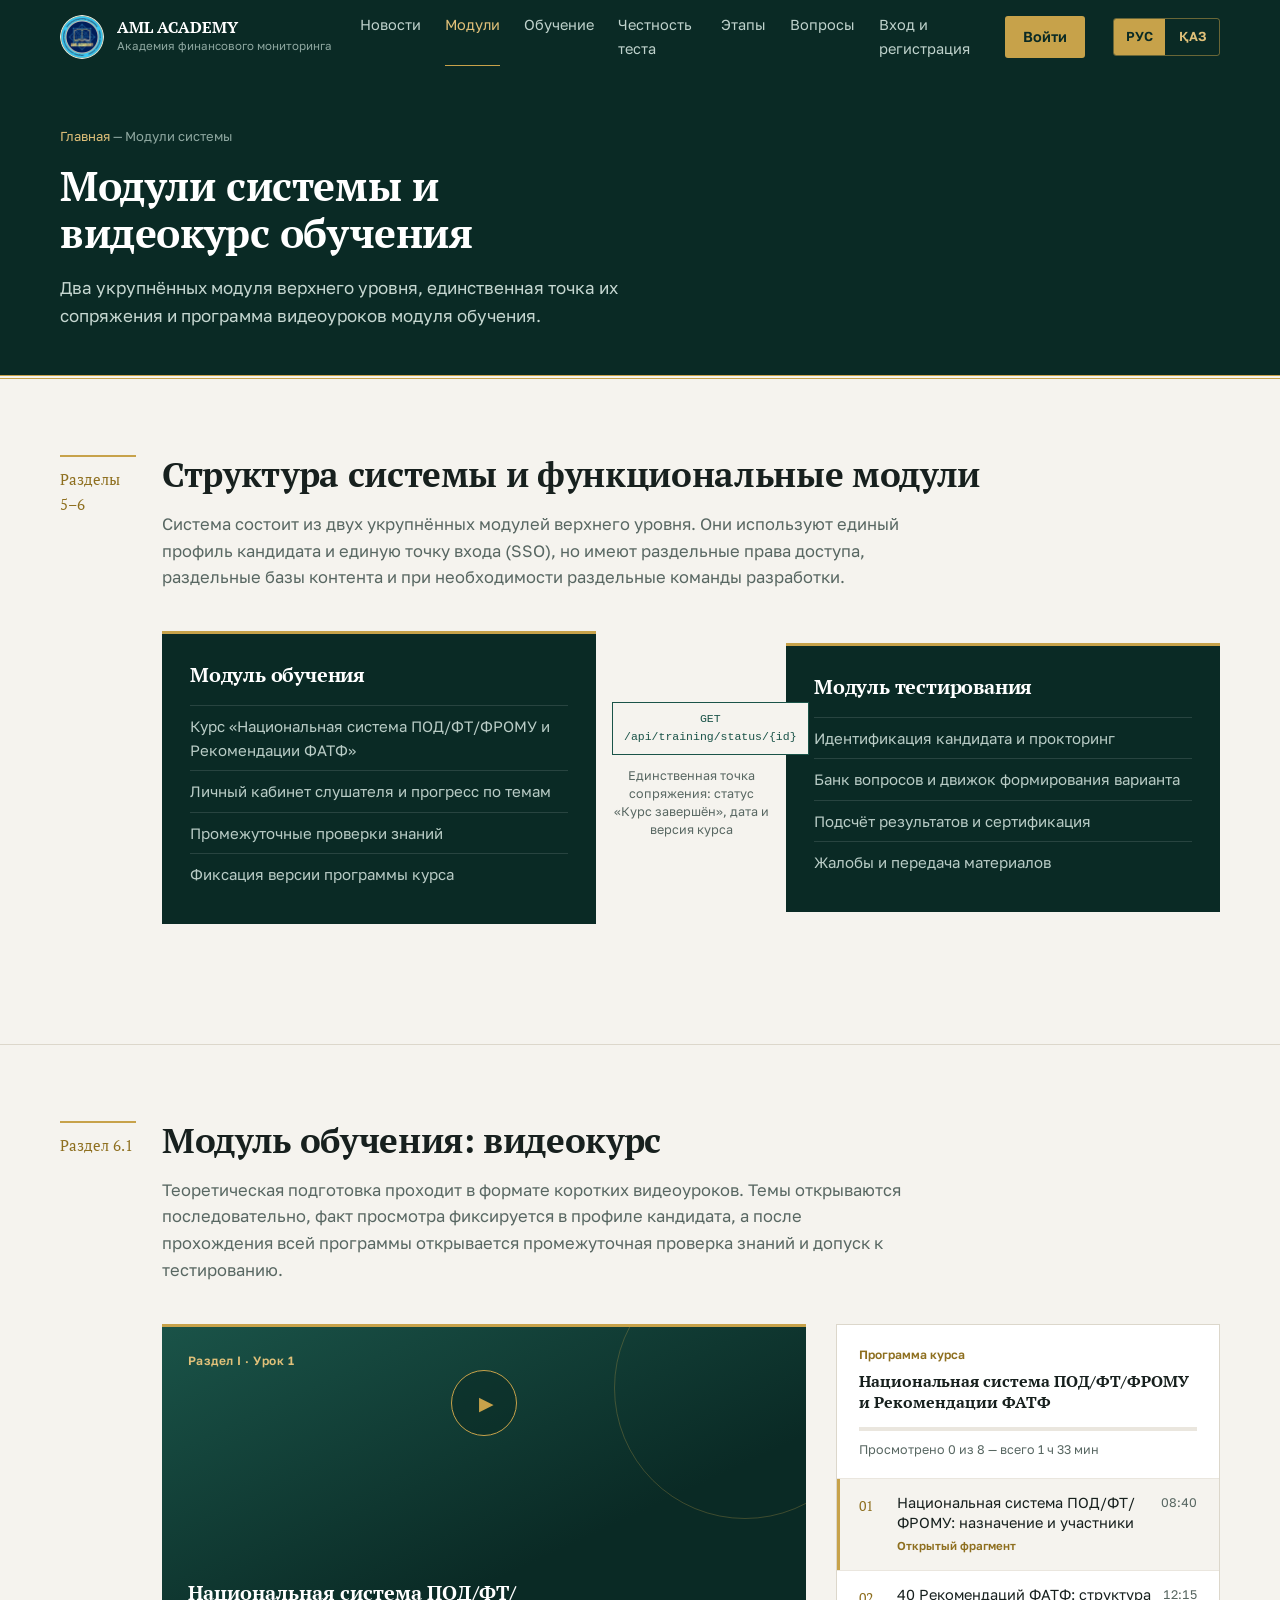
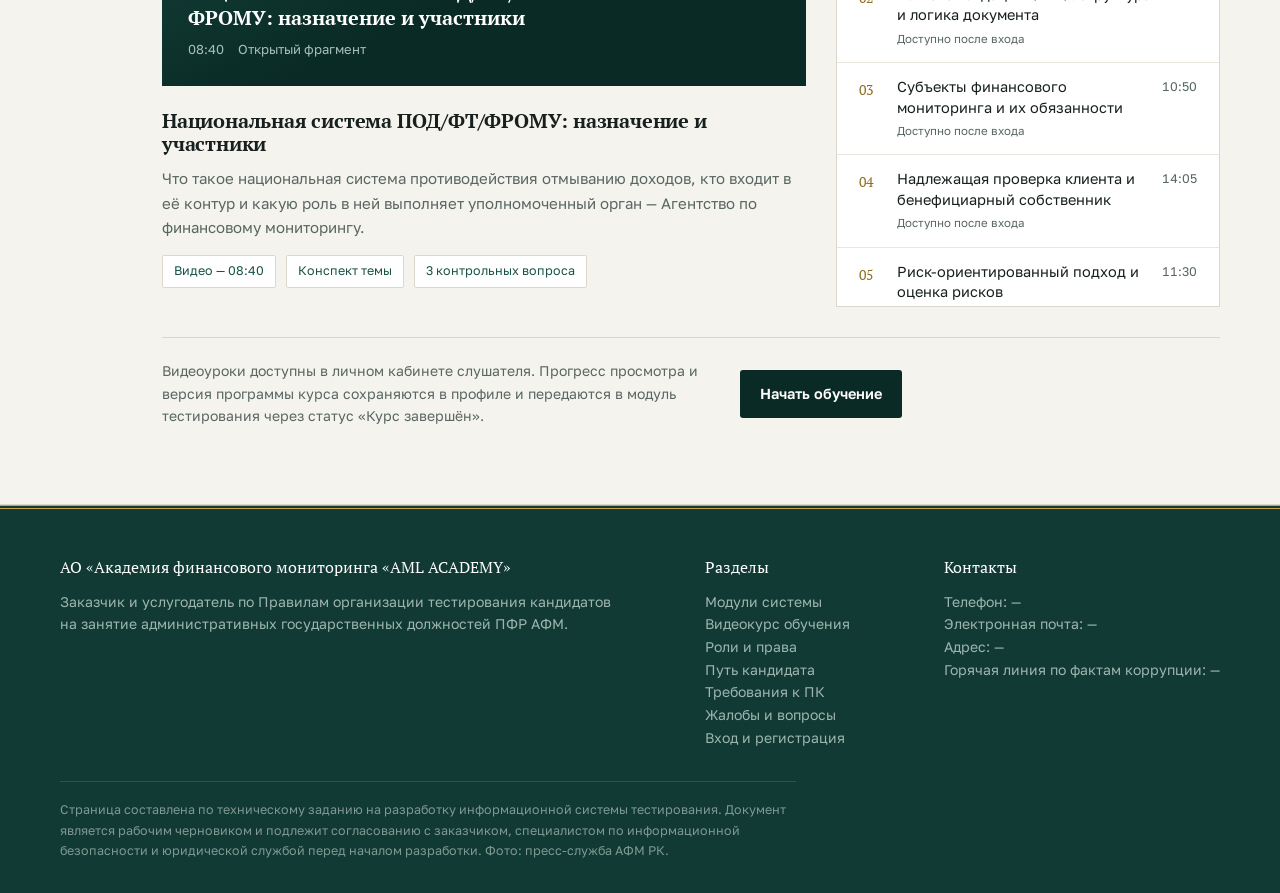
==== moduli.html @ 4de031e6 "Add new module page for training system and video course" ====
<!DOCTYPE html>
<html lang="ru">
<head>
<meta charset="utf-8">
<meta name="viewport" content="width=device-width, initial-scale=1">
<link rel="icon" type="image/png" href="assets/favicon.png">
<link rel="apple-touch-icon" href="assets/logo.png">
<title>Модули системы и видеокурс обучения — ИС дистанционного тестирования ПФР АФМ</title>
<meta name="description" content="Модуль обучения с видеоуроками и модуль тестирования: состав, точка сопряжения, программа видеокурса по ПОД/ФТ/ФРОМУ и Рекомендациям ФАТФ.">
<link rel="preconnect" href="https://fonts.googleapis.com">
<link rel="preconnect" href="https://fonts.gstatic.com" crossorigin>
<link href="https://fonts.googleapis.com/css2?family=PT+Serif:wght@400;700&family=Golos+Text:wght@400;500;600;700&display=swap" rel="stylesheet">
<link rel="stylesheet" href="assets/style.css">
</head>
<body>
<a class="skip" href="#main">Перейти к содержанию</a>

<header class="top">
  <div class="wrap">
    <a class="em" href="index.html">
      <img class="sign" src="assets/logo.png" alt="Эмблема AML ACADEMY" width="44" height="44">
      <span><b>AML ACADEMY</b><i>Академия финансового мониторинга</i></span>
    </a>
    <button class="burger" id="burger" aria-label="Меню" aria-expanded="false"><span></span><span></span><span></span></button>
    <nav class="tnav" id="nav">
      <a href="index.html#novosti">Новости</a>
      <a href="moduli.html" aria-current="page">Модули</a>
      <a href="#obuchenie">Обучение</a>
      <a href="index.html#chestnost">Честность теста</a>
      <a href="index.html#etapy">Этапы</a>
      <a href="index.html#voprosy">Вопросы</a>
      <a href="#" data-auth="in">Вход и регистрация</a>
    </nav>
    <button class="enter" type="button" data-auth="in">Войти</button>
    <div class="lang" role="group" aria-label="Язык интерфейса">
      <button type="button" aria-pressed="true">РУС</button>
      <button type="button" aria-pressed="false">ҚАЗ</button>
    </div>
  </div>
</header>

<main id="main">

<section class="phead">
  <div class="wrap">
    <p class="crumbs"><a href="index.html">Главная</a> &mdash; Модули системы</p>
    <h1>Модули системы и видеокурс обучения</h1>
    <p class="lede">Два укрупнённых модуля верхнего уровня, единственная точка их сопряжения и программа видеоуроков модуля обучения.</p>
  </div>
</section>
<div class="braid"></div>

<section id="moduli">
  <div class="wrap">
    <div class="sh">
      <div class="no">Разделы 5–6</div>
      <div>
        <h2>Структура системы и функциональные модули</h2>
        <p>Система состоит из двух укрупнённых модулей верхнего уровня. Они используют единый профиль кандидата и единую точку входа (SSO), но имеют раздельные права доступа, раздельные базы контента и при необходимости раздельные команды разработки.</p>
      </div>
    </div>
    <div class="body">
      <div class="two">
        <div class="top-mod">
          <h3>Модуль обучения</h3>
          <ul>
            <li>Курс «Национальная система ПОД/ФТ/ФРОМУ и Рекомендации ФАТФ»</li>
            <li>Личный кабинет слушателя и прогресс по темам</li>
            <li>Промежуточные проверки знаний</li>
            <li>Фиксация версии программы курса</li>
          </ul>
        </div>
        <div class="bridge" aria-hidden="true">
          <div class="ln"></div>
          <span class="b">GET /api/training/status/{id}</span>
          <small>Единственная точка сопряжения: статус «Курс завершён», дата и версия курса</small>
        </div>
        <div class="top-mod">
          <h3>Модуль тестирования</h3>
          <ul>
            <li>Идентификация кандидата и прокторинг</li>
            <li>Банк вопросов и движок формирования варианта</li>
            <li>Подсчёт результатов и сертификация</li>
            <li>Жалобы и передача материалов</li>
          </ul>
        </div>
      </div>


    </div>
  </div>
</section>

<section id="obuchenie">
  <div class="wrap">
    <div class="sh">
      <div class="no">Раздел 6.1</div>
      <div>
        <h2>Модуль обучения: видеокурс</h2>
        <p>Теоретическая подготовка проходит в формате коротких видеоуроков. Темы открываются последовательно, факт просмотра фиксируется в профиле кандидата, а после прохождения всей программы открывается промежуточная проверка знаний и допуск к тестированию.</p>
      </div>
    </div>
    <div class="body">
      <div class="vcourse">
        <div class="vplayer">
          <div class="vstage" id="v-stage">
            <button class="vposter" id="v-poster" type="button" aria-label="Смотреть видеоурок">
              <span class="ptag" id="v-ptag">Раздел I · Урок 1</span>
              <span class="pmid"><span class="vplay" aria-hidden="true">&#9654;</span></span>
              <span class="pbot">
                <b id="v-ptitle">Национальная система ПОД/ФТ/ФРОМУ: назначение и участники</b>
                <span><i id="v-pdur" style="font-style:normal">08:40</i><i id="v-pst" style="font-style:normal">Открытый фрагмент</i></span>
              </span>
            </button>
            <p class="vnote" id="v-note" role="status"></p>
          </div>
          <div class="vinfo">
            <h3 id="v-title">Национальная система ПОД/ФТ/ФРОМУ: назначение и участники</h3>
            <p id="v-desc">Что такое национальная система противодействия отмыванию доходов, кто входит в её контур и какую роль в ней выполняет уполномоченный орган — Агентство по финансовому мониторингу.</p>
            <ul class="vmeta">
              <li id="v-m1">Видео — 08:40</li>
              <li>Конспект темы</li>
              <li>3 контрольных вопроса</li>
            </ul>
          </div>
        </div>

        <aside class="vlist" aria-label="Программа видеокурса">
          <div class="vlist-hd">
            <p class="tag">Программа курса</p>
            <b>Национальная система ПОД/ФТ/ФРОМУ и Рекомендации ФАТФ</b>
            <div class="vbar" aria-hidden="true"><i id="v-fill"></i></div>
            <small id="v-prog">Просмотрено 0 из 8 — всего 1 ч 33 мин</small>
          </div>
          <ul class="vitems" id="v-items">
            <li><button type="button" aria-current="true"
              data-tag="Раздел I · Урок 1" data-dur="08:40" data-open="1"
              data-title="Национальная система ПОД/ФТ/ФРОМУ: назначение и участники"
              data-desc="Что такое национальная система противодействия отмыванию доходов, кто входит в её контур и какую роль в ней выполняет уполномоченный орган — Агентство по финансовому мониторингу."
              data-src="video/lesson-1.mp4">
              <span class="vnum">01</span><span class="vttl">Национальная система ПОД/ФТ/ФРОМУ: назначение и участники</span><span class="vdur">08:40</span><span class="vst open">Открытый фрагмент</span>
            </button></li>
            <li><button type="button"
              data-tag="Раздел I · Урок 2" data-dur="12:15"
              data-title="40 Рекомендаций ФАТФ: структура и логика документа"
              data-desc="Как устроены Рекомендации ФАТФ, чем отличаются технические требования от оценки эффективности и как результаты взаимных оценок влияют на национальное законодательство."
              data-src="video/lesson-2.mp4">
              <span class="vnum">02</span><span class="vttl">40 Рекомендаций ФАТФ: структура и логика документа</span><span class="vdur">12:15</span><span class="vst">Доступно после входа</span>
            </button></li>
            <li><button type="button"
              data-tag="Раздел II · Урок 3" data-dur="10:50"
              data-title="Субъекты финансового мониторинга и их обязанности"
              data-desc="Перечень субъектов финансового мониторинга, объём их обязанностей и порядок постановки на учёт в уполномоченном органе."
              data-src="video/lesson-3.mp4">
              <span class="vnum">03</span><span class="vttl">Субъекты финансового мониторинга и их обязанности</span><span class="vdur">10:50</span><span class="vst">Доступно после входа</span>
            </button></li>
            <li><button type="button"
              data-tag="Раздел II · Урок 4" data-dur="14:05"
              data-title="Надлежащая проверка клиента и бенефициарный собственник"
              data-desc="Идентификация и верификация клиента, установление бенефициарного собственника, упрощённые и усиленные меры проверки, работа с публичными должностными лицами."
              data-src="video/lesson-4.mp4">
              <span class="vnum">04</span><span class="vttl">Надлежащая проверка клиента и бенефициарный собственник</span><span class="vdur">14:05</span><span class="vst">Доступно после входа</span>
            </button></li>
            <li><button type="button"
              data-tag="Раздел II · Урок 5" data-dur="11:30"
              data-title="Риск-ориентированный подход и оценка рисков"
              data-desc="Национальная и секторальная оценка рисков, построение риск-профиля клиента и распределение ресурсов внутреннего контроля по уровню риска."
              data-src="video/lesson-5.mp4">
              <span class="vnum">05</span><span class="vttl">Риск-ориентированный подход и оценка рисков</span><span class="vdur">11:30</span><span class="vst">Доступно после входа</span>
            </button></li>
            <li><button type="button"
              data-tag="Раздел III · Урок 6" data-dur="13:20"
              data-title="Пороговые и подозрительные операции: критерии и сроки"
              data-desc="Признаки определения подозрительной операции, пороговые суммы, порядок и сроки направления сообщений в уполномоченный орган."
              data-src="video/lesson-6.mp4">
              <span class="vnum">06</span><span class="vttl">Пороговые и подозрительные операции: критерии и сроки</span><span class="vdur">13:20</span><span class="vst">Доступно после входа</span>
            </button></li>
            <li><button type="button"
              data-tag="Раздел III · Урок 7" data-dur="09:55"
              data-title="Целевые финансовые санкции и противодействие ФРОМУ"
              data-desc="Перечни организаций и лиц, связанных с терроризмом и распространением оружия массового уничтожения, порядок замораживания операций и сроки проверки перечней."
              data-src="video/lesson-7.mp4">
              <span class="vnum">07</span><span class="vttl">Целевые финансовые санкции и противодействие ФРОМУ</span><span class="vdur">09:55</span><span class="vst">Доступно после входа</span>
            </button></li>
            <li><button type="button"
              data-tag="Раздел III · Урок 8" data-dur="12:40"
              data-title="Внутренний контроль, отчётность и ответственность"
              data-desc="Правила внутреннего контроля, требования к ответственному сотруднику, хранение документов и ответственность за нарушение законодательства о ПОД/ФТ."
              data-src="video/lesson-8.mp4">
              <span class="vnum">08</span><span class="vttl">Внутренний контроль, отчётность и ответственность</span><span class="vdur">12:40</span><span class="vst">Доступно после входа</span>
            </button></li>
          </ul>
        </aside>
      </div>

      <div class="vfoot">
        <p>Видеоуроки доступны в личном кабинете слушателя. Прогресс просмотра и версия программы курса сохраняются в профиле и передаются в модуль тестирования через статус «Курс завершён».</p>
        <button class="go" type="button" data-auth="up">Начать обучение</button>
      </div>
    </div>
  </div>
</section>

</main>

<div class="auth-ovl" id="auth-ovl" role="dialog" aria-modal="true" aria-labelledby="auth-title">
  <div class="auth">
    <div class="hd">
      <img src="assets/logo.png" alt="" width="44" height="44">
      <div><h2 id="auth-title">Личный кабинет кандидата</h2><p>Тестирование ПОД/ФТ/ФРОМУ и Рекомендации ФАТФ</p></div>
      <button class="x" id="auth-close" aria-label="Закрыть">&times;</button>
    </div>
    <div class="bd">
      <div class="tabs" role="tablist">
        <button type="button" role="tab" id="tab-in" aria-controls="pane-in" aria-selected="true">Вход</button>
        <button type="button" role="tab" id="tab-up" aria-controls="pane-up" aria-selected="false">Регистрация</button>
      </div>

      <section class="pane" id="pane-in" role="tabpanel" aria-labelledby="tab-in">
        <h3>Вход в личный кабинет</h3>
        <p class="sub">Используйте ИИН и пароль, указанные при регистрации.</p>
        <form id="f-in" novalidate>
          <div class="f" id="w-iin-in"><label for="iin-in">ИИН</label><input id="iin-in" type="text" inputmode="numeric" maxlength="12" autocomplete="username" placeholder="12 цифр"><span class="err">ИИН состоит из 12 цифр</span></div>
          <div class="f" id="w-pw-in"><label for="pw-in">Пароль</label><input id="pw-in" type="password" autocomplete="current-password"><span class="err">Введите пароль</span></div>
          <div class="between">
            <label class="chk" style="margin:0"><input type="checkbox"><span>Запомнить меня</span></label>
            <a href="#" id="forgot">Забыли пароль?</a>
          </div>
          <button class="go" type="submit">Войти</button>
          <p class="msg" id="m-in" role="status"></p>
        </form>
        <p class="note">Вход выполняется через единую точку входа (SSO) — один аккаунт для Модуля обучения и Модуля тестирования. <b>Не передавайте данные учётной записи третьим лицам:</b> прохождение теста подставным лицом влечёт ограничение повторного участия на 1 год.</p>
      </section>

      <section class="pane" id="pane-up" role="tabpanel" aria-labelledby="tab-up" hidden>
        <h3>Регистрация кандидата</h3>
        <p class="sub">Данные должны совпадать с документом, удостоверяющим личность: при идентификации они сверяются автоматически.</p>
        <form id="f-up" novalidate>
          <div class="row2">
            <div class="f" id="w-last"><label for="last">Фамилия</label><input id="last" type="text" autocomplete="family-name"><span class="err">Укажите фамилию</span></div>
            <div class="f" id="w-first"><label for="first">Имя</label><input id="first" type="text" autocomplete="given-name"><span class="err">Укажите имя</span></div>
          </div>
          <div class="f"><label for="mid">Отчество — при наличии</label><input id="mid" type="text" autocomplete="additional-name"></div>
          <div class="f" id="w-iin"><label for="iin">ИИН</label><input id="iin" type="text" inputmode="numeric" maxlength="12" placeholder="12 цифр"><span class="err">ИИН состоит из 12 цифр</span><span class="tip">По ИИН проверяется завершение курса и отсутствие действующих ограничений на участие.</span></div>
          <div class="row2">
            <div class="f" id="w-phone"><label for="phone">Телефон</label><input id="phone" type="tel" placeholder="+7 (___) ___-__-__" autocomplete="tel"><span class="err">Укажите телефон из 11 цифр</span></div>
            <div class="f" id="w-mail"><label for="mail">Электронная почта</label><input id="mail" type="email" autocomplete="email"><span class="err">Проверьте адрес почты</span></div>
          </div>
          <div class="row2">
            <div class="f" id="w-pw"><label for="pw">Пароль</label><input id="pw" type="password" autocomplete="new-password"><span class="err">Не менее 8 символов, буквы и цифры</span></div>
            <div class="f" id="w-pw2"><label for="pw2">Повторите пароль</label><input id="pw2" type="password" autocomplete="new-password"><span class="err">Пароли не совпадают</span></div>
          </div>
          <label class="chk"><input type="checkbox" id="pd"><span>Согласен на сбор и обработку персональных данных, включая биометрические данные и видеозапись сессии прокторинга</span></label>
          <label class="chk"><input type="checkbox" id="rules"><span>Ознакомлен с <a href="#">Правилами организации тестирования</a> и порядком его прохождения</span></label>
          <div style="height:8px"></div>
          <button class="go" type="submit">Зарегистрироваться</button>
          <p class="msg" id="m-up" role="status"></p>
        </form>
        <p class="note"><b>Что дальше.</b> После регистрации в личном кабинете появится заявка: оплата услуг Академии, загрузка фото документа и проверка оборудования. Тест станет доступен только при статусе курса «Завершён».</p>
      </section>
    </div>
  </div>
</div>

<footer class="site">
  <div class="braid"></div>
  <div class="wrap">
    <div class="cols">
      <div><b>АО «Академия финансового мониторинга «AML ACADEMY»</b>Заказчик и услугодатель по Правилам организации тестирования кандидатов<br>на занятие административных государственных должностей ПФР АФМ.</div>
      <div><b>Разделы</b><a href="moduli.html">Модули системы</a><br><a href="#obuchenie">Видеокурс обучения</a><br><a href="index.html#roli">Роли и права</a><br><a href="index.html#etapy">Путь кандидата</a><br><a href="index.html#trebovaniya">Требования к ПК</a><br><a href="index.html#voprosy">Жалобы и вопросы</a><br><a href="#" data-auth="in">Вход и регистрация</a><br></div>
      <div><b>Контакты</b>Телефон: —<br>Электронная почта: —<br>Адрес: —<br>Горячая линия по фактам коррупции: —</div>
    </div>
    <p class="fine">Страница составлена по техническому заданию на разработку информационной системы тестирования. Документ является рабочим черновиком и подлежит согласованию с заказчиком, специалистом по информационной безопасности и юридической службой перед началом разработки. Фото: пресс-служба АФМ РК.</p>
  </div>
</footer>

<script src="assets/app.js"></script>
</body>
</html>
---- assets/style.css ----
:root{
  --g-900:#0A2A25;--g-800:#103A33;--g-700:#1A5348;--g-600:#256B5D;
  --gold:#C7A24A;--gold-2:#E0C079;--gold-3:#8E6F1F;
  --paper:#F5F3EE;--paper-2:#FFFFFF;--line:#DCD7CB;--line-2:#EAE6DE;
  --ink:#17201E;--muted:#586762;--err:#9E362C;--ok:#1F5C46;
  --serif:"PT Serif",Georgia,serif;
  --sans:"Golos Text","Inter",-apple-system,Segoe UI,Roboto,Arial,sans-serif;
}
*{box-sizing:border-box}
html{scroll-behavior:smooth}
body{margin:0;background:var(--paper);color:var(--ink);font-family:var(--sans);font-size:16.5px;line-height:1.62;-webkit-font-smoothing:antialiased}
img{max-width:100%;display:block}
a{color:inherit;text-decoration:none}
h1,h2,h3,h4{margin:0;font-family:var(--serif);font-weight:700;line-height:1.14;letter-spacing:-.01em}
p{margin:0}
table{border-collapse:collapse;width:100%}
.wrap{max-width:1220px;margin:0 auto;padding:0 30px}
:focus-visible{outline:2.5px solid var(--gold);outline-offset:3px}
.skip{position:absolute;left:-9999px}
.skip:focus{left:10px;top:10px;z-index:300;background:var(--g-900);color:#fff;padding:10px 16px}

/* ── золотой кант: тонкая двойная линия, как на петлицах ── */
.braid{height:4px;background:linear-gradient(var(--gold) 0 1px,transparent 1px 3px,var(--gold) 3px 4px)}

/* ── шапка ── */
.top{background:var(--g-900);color:#E8EFEC;position:sticky;top:0;z-index:80}
.top .wrap{display:flex;align-items:center;gap:28px;min-height:74px}
.em{display:flex;align-items:center;gap:13px;flex:none}
.em .sign{width:44px;height:44px;border-radius:50%;flex:none}
.em b{display:block;font-family:var(--serif);font-size:15.5px;color:#fff;font-weight:700;line-height:1.2}
.em i{display:block;font-style:normal;font-size:11.5px;color:#8FA8A1}
.tnav{display:flex;gap:24px;margin-left:auto;font-size:14.5px}
.tnav a{color:#BFD2CC;padding:5px 0;border-bottom:1px solid transparent}
.tnav a:hover{color:var(--gold-2);border-bottom-color:var(--gold)}
.lang{display:flex;gap:2px;flex:none;border:1px solid rgba(199,162,74,.5);border-radius:3px;overflow:hidden}
.lang button{font:inherit;font-size:13px;font-weight:600;border:0;background:transparent;color:var(--gold-2);padding:7px 12px;cursor:pointer}
.lang button[aria-pressed="true"]{background:var(--gold);color:var(--g-900)}
.burger{display:none;margin-left:auto;background:0;border:0;padding:8px;cursor:pointer}
.burger span{display:block;width:24px;height:2px;background:var(--gold);margin:5px 0}

/* ── герой ── */
.hero{position:relative;color:#fff;background-image:linear-gradient(100deg,rgba(8,36,31,.95) 0%,rgba(8,36,31,.80) 46%,rgba(8,36,31,.45) 100%),url("hero.jpg");background-size:cover;background-position:center 30%}
.hero .wrap{padding-top:78px;padding-bottom:0}
.hero h1{font-size:clamp(1.95rem,3.6vw,3.15rem);max-width:19ch;text-shadow:0 3px 22px rgba(0,0,0,.4)}
.hero .lede{margin-top:22px;max-width:52ch;font-size:17.5px;color:#CBDBD5}
.hero .braid{margin-top:64px}

/* ── секции ── */
section{padding:76px 0;border-bottom:1px solid var(--line)}
.sh{display:grid;grid-template-columns:76px 1fr;gap:26px;align-items:start}
.sh .no{font-family:var(--serif);font-size:15px;color:var(--gold-3);padding-top:10px;border-top:2px solid var(--gold)}
.sh h2{font-size:clamp(1.6rem,2.7vw,2.3rem)}
.sh p{margin-top:16px;color:var(--muted);max-width:74ch}
.body{margin-top:40px;margin-left:102px}
@media (max-width:860px){.sh{grid-template-columns:1fr;gap:10px}.sh .no{border-top:0;padding-top:0}.body{margin-left:0}}

/* ── два модуля верхнего уровня ── */
.two{display:grid;grid-template-columns:1fr 190px 1fr;align-items:center;gap:0;margin-bottom:44px}
.top-mod{background:var(--g-900);color:#DCE8E4;padding:30px 28px;border-top:3px solid var(--gold)}
.top-mod h3{color:#fff;font-size:20px}
.top-mod ul{margin:18px 0 0;padding:0;list-style:none}
.top-mod li{font-size:15px;padding:8px 0;border-top:1px solid rgba(255,255,255,.12);color:#B9CCC6}
.bridge{text-align:center;padding:0 16px}
.bridge .ln{height:1px;background:var(--line);position:relative}
.bridge .b{display:inline-block;margin-top:-15px;position:relative;background:var(--paper);border:1px solid var(--g-700);color:var(--g-700);font-family:ui-monospace,Consolas,monospace;font-size:11.5px;padding:7px 11px}
.bridge small{display:block;margin-top:12px;color:var(--muted);font-size:12.5px;line-height:1.45}

/* ── подвал ── */
footer.site{background:var(--g-800);color:#9EB5AF;padding:0 0 32px;font-size:14px}
footer.site .cols{display:flex;gap:46px;flex-wrap:wrap;justify-content:space-between;padding-top:46px}
footer.site b{display:block;color:#fff;font-family:var(--serif);font-size:16px;font-weight:400;margin-bottom:10px}
footer.site a:hover{color:var(--gold-2)}
footer.site .fine{margin-top:32px;padding-top:18px;border-top:1px solid rgba(255,255,255,.13);font-size:12.5px;color:#7F9992;max-width:92ch}

@media (max-width:1000px){
  .goals,.two-col,.devops{grid-template-columns:1fr}
  .grid4{grid-template-columns:repeat(2,1fr)}
  .two{grid-template-columns:1fr}
  .bridge{padding:22px 0}.bridge .ln{display:none}.bridge .b{margin-top:0}
}
@media (max-width:860px){
  .tnav{display:none}
  .tnav.open{display:flex;position:absolute;left:0;right:0;top:74px;background:var(--g-900);flex-direction:column;gap:0;padding:6px 30px 18px}
  .tnav.open a{padding:11px 0;border-bottom:1px solid rgba(255,255,255,.1)}
  .burger{display:block}.lang{order:3}
}
@media (max-width:600px){
  .wrap{padding:0 18px}
  body{font-size:16px}
  section{padding:52px 0}
  .hero .wrap{padding-top:52px}
  .grid4{grid-template-columns:1fr}
  .em i{display:none}
}
@media (prefers-reduced-motion:reduce){*{transition:none!important;animation:none!important}}
/* ── вход и регистрация ── */
.auth-ovl{position:fixed;inset:0;background:rgba(6,24,20,.76);display:none;z-index:200;padding:20px;overflow-y:auto}
.auth-ovl.on{display:block}
.auth{max-width:620px;margin:40px auto;background:var(--paper);border-radius:4px;overflow:hidden;box-shadow:0 30px 80px -20px rgba(0,0,0,.65)}
.auth .hd{background:var(--g-900);color:#fff;padding:24px 30px;display:flex;gap:14px;align-items:center}
.auth .hd img{width:44px;height:44px;border-radius:50%;flex:none}
.auth .hd h2{font-size:19px;color:#fff}
.auth .hd p{font-size:12.5px;color:#93ACA5;margin-top:3px}
.auth .hd .x{margin-left:auto;background:0;border:0;color:var(--gold);font-size:28px;line-height:1;cursor:pointer;padding:0 4px}
.auth .bd{padding:0 30px 30px}
.tabs{display:flex;border-bottom:1px solid var(--line)}
.tabs button{font:inherit;font-size:15.5px;font-weight:600;background:0;border:0;padding:15px 20px;color:var(--muted);cursor:pointer;border-bottom:3px solid transparent;margin-bottom:-1px}
.tabs button[aria-selected="true"]{color:var(--ink);border-bottom-color:var(--gold)}
.pane{padding-top:26px}
.pane[hidden]{display:none}
.pane h3{font-size:21px}
.pane .sub{margin-top:10px;color:var(--muted);font-size:14.5px}
.auth form{margin-top:22px}
.row2{display:grid;grid-template-columns:1fr 1fr;gap:16px}
.f{margin-bottom:16px}
.f label{display:block;font-size:13px;color:var(--muted);margin-bottom:6px}
.f input{width:100%;font:inherit;font-size:15.5px;padding:12px 14px;border:1px solid var(--line);background:#fff;border-radius:3px;color:var(--ink)}
.f input:focus{border-color:var(--g-600)}
.f input[aria-invalid="true"]{border-color:var(--err);background:#FDF6F5}
.f .err{display:none;margin-top:5px;font-size:12.5px;color:var(--err)}
.f.bad .err{display:block}
.f .tip{margin-top:5px;font-size:12px;color:var(--muted)}
.chk{display:flex;gap:10px;align-items:flex-start;margin-bottom:12px;font-size:13.5px;color:var(--muted)}
.chk input{margin-top:3px;width:16px;height:16px;flex:none;accent-color:var(--g-700)}
.chk a{color:var(--g-700)}
.between{display:flex;justify-content:space-between;align-items:center;gap:14px;flex-wrap:wrap;margin-bottom:20px}
.between a{font-size:13.5px;color:var(--g-700);text-decoration:none;border-bottom:1px solid var(--line)}
.between a:hover{color:var(--gold-3);border-bottom-color:var(--gold)}
.auth .go{width:100%;font:inherit;font-size:16px;font-weight:600;color:#fff;background:var(--g-900);border:0;border-radius:3px;padding:15px;cursor:pointer}
.auth .go:hover{background:var(--g-700)}
.msg{display:none;margin-top:16px;padding:13px 15px;border-left:3px solid var(--ok);background:#EEF3F0;font-size:14px;color:var(--ok)}
.msg.on{display:block}
.auth .note{margin-top:22px;padding-top:18px;border-top:1px solid var(--line);font-size:12.5px;color:var(--muted)}
.auth .note b{color:var(--ink)}
.enter{font:inherit;font-size:14.5px;color:var(--g-900);background:var(--gold);border:0;padding:9px 18px;border-radius:3px;cursor:pointer;font-weight:600;flex:none}
.enter:hover{background:var(--gold-2)}
@media (max-width:600px){.row2{grid-template-columns:1fr;gap:0}.auth{margin:0 auto}.auth-ovl{padding:0}.auth .bd{padding:0 20px 24px}.auth .hd{padding:18px 20px}}

/* ── роли пользователей ── */
.roles{display:grid;grid-template-columns:repeat(4,1fr);gap:1px;background:var(--line);border:1px solid var(--line)}
.role{background:var(--paper-2);padding:26px 24px}
.role .tag{font-size:12px;color:var(--gold-3);font-weight:600}
.role h4{margin-top:10px;font-size:18px}
.role p{margin-top:10px;color:var(--muted);font-size:14px}
@media (max-width:1000px){.roles{grid-template-columns:1fr 1fr}}
@media (max-width:600px){.roles{grid-template-columns:1fr}}

/* ── этапы прохождения ── */
.stages{position:relative;padding-top:6px}
.stages::before{content:"";position:absolute;top:19px;left:19px;right:19px;height:1px;background:var(--line)}
.stage-row{display:flex;gap:0}
.stage{flex:1;position:relative;padding:0 18px 0 0}
.stage:last-child{padding-right:0}
.stage .dot{width:38px;height:38px;border-radius:50%;background:var(--paper);border:1px solid var(--gold);color:var(--gold-3);font-family:var(--serif);font-size:14px;display:flex;align-items:center;justify-content:center;position:relative;z-index:1}
.stage h4{margin-top:16px;font-size:15.5px;line-height:1.35}
.stage p{margin-top:8px;color:var(--muted);font-size:13.5px}
@media (max-width:860px){.stages::before{display:none}.stage-row{flex-direction:column;gap:28px}.stage{padding-right:0;display:flex;gap:16px}.stage .dot{flex:none}}

/* ── требования к рабочему месту ── */
.req{display:grid;grid-template-columns:1fr 1fr;gap:0 40px}
.req ul{list-style:none;margin:0;padding:0}
.req li{padding:12px 0;border-top:1px solid var(--line-2);font-size:14.5px;display:flex;gap:12px}
.req li:first-child{border-top:0}
.req li b{flex:none;color:var(--g-700);font-family:var(--serif)}
@media (max-width:860px){.req{grid-template-columns:1fr}}

/* ── жалобы и апелляции / вопросы ── */
.qa{border-top:1px solid var(--line)}
.qa details{border-bottom:1px solid var(--line)}
.qa summary{list-style:none;cursor:pointer;padding:20px 34px 20px 0;font-family:var(--serif);font-size:17px;position:relative}
.qa summary::-webkit-details-marker{display:none}
.qa summary::after{content:"+";position:absolute;right:4px;top:16px;font-size:22px;color:var(--gold-3);font-family:var(--sans)}
.qa details[open] summary::after{content:"–"}
.qa .a{margin:-6px 0 22px;max-width:70ch;color:var(--muted);font-size:14.5px}

/* ── прозрачность / комплаенс ── */
.notice{border-top:3px solid var(--gold);background:var(--paper-2);padding:44px 0 46px}
.notice .lead{max-width:56ch}
.notice .tag{font-size:12.5px;color:var(--gold-3);font-weight:600}
.notice h2{margin-top:12px;font-size:clamp(1.3rem,2vw,1.75rem)}
.notice .lead p{margin-top:14px;color:var(--muted);font-size:15px;max-width:64ch}
.notice-grid{margin-top:34px;display:grid;grid-template-columns:repeat(4,1fr);gap:0;border-top:1px solid var(--line)}
.notice-grid>div{padding:20px 22px 4px 0;border-right:1px solid var(--line)}
.notice-grid>div:last-child{border-right:0}
.notice-grid b{display:block;font-family:var(--serif);font-size:15px;color:var(--ink)}
.notice-grid p{margin-top:8px;color:var(--muted);font-size:13.5px;line-height:1.55}
.notice-grid a{display:inline-block;margin-top:10px;color:var(--g-700);font-size:13px;border-bottom:1px solid var(--line)}
.notice-grid a:hover{color:var(--gold-3);border-bottom-color:var(--gold)}
@media (max-width:1000px){.notice-grid{grid-template-columns:1fr 1fr}.notice-grid>div{border-right:1px solid var(--line);border-bottom:1px solid var(--line);padding-bottom:20px}.notice-grid>div:nth-child(2n){border-right:0}}
@media (max-width:600px){.notice-grid{grid-template-columns:1fr}.notice-grid>div{border-right:0!important}}
/* ── первый экран: две колонки ── */
.hero .wrap{padding-bottom:0}
.hgrid{display:grid;grid-template-columns:minmax(0,1fr) 396px;gap:60px;align-items:start;padding:14px 0 54px}
.hleft h1{font-size:clamp(1.9rem,3.3vw,2.95rem);max-width:15ch}
.hleft .lede{margin-top:20px;max-width:46ch;font-size:17px;color:#C6D7D1}
.hfacts{list-style:none;margin:34px 0 0;padding:0;display:flex;gap:34px;flex-wrap:wrap}
.hfacts li{display:flex;flex-direction:column;gap:5px;max-width:15ch}
.hfacts b{font-family:var(--serif);font-size:23px;color:var(--gold-2);line-height:1}
.hfacts span{font-size:13px;color:#A8C0BA;line-height:1.35}
.hacts{display:flex;gap:12px;flex-wrap:wrap;margin-top:34px}
.hbtn{display:inline-block;font-size:14.5px;font-weight:600;text-decoration:none;padding:12px 20px;border-radius:3px;background:var(--gold);color:var(--g-900)}
.hbtn:hover{background:var(--gold-2)}
.hbtn.ghost{background:transparent;color:#DCE8E4;border:1px solid rgba(255,255,255,.34)}
.hbtn.ghost:hover{border-color:var(--gold);color:var(--gold-2)}

/* карточка входа */
.hcard{background:var(--paper);border-radius:4px;padding:24px 26px 26px;box-shadow:0 26px 60px -26px rgba(0,0,0,.75)}
.hcard-hd{display:flex;align-items:center;gap:11px;padding-bottom:16px;border-bottom:1px solid var(--line);margin-bottom:20px}
.hcard-hd b{display:block;font-family:var(--serif);font-size:17px;color:var(--ink)}
.hcard-hd i{display:block;font-style:normal;font-size:12px;color:var(--muted)}
.dotlive{width:9px;height:9px;border-radius:50%;background:var(--g-600);flex:none;box-shadow:0 0 0 4px rgba(37,107,93,.18);animation:pulse 2.4s ease-in-out infinite}
@keyframes pulse{0%,100%{box-shadow:0 0 0 4px rgba(37,107,93,.18)}50%{box-shadow:0 0 0 8px rgba(37,107,93,.05)}}
.hcard .go{margin-top:2px}
.hcard-ft{margin-top:18px;padding-top:16px;border-top:1px solid var(--line);font-size:12.5px;color:var(--muted);line-height:1.5}
.hcard-ft a{color:var(--g-700);font-weight:600}

/* ── бегущая строка ── */
.ticker{background:var(--g-900);border-top:1px solid rgba(199,162,74,.35);border-bottom:1px solid rgba(199,162,74,.35);overflow:hidden;position:relative}
.ticker:before,.ticker:after{content:"";position:absolute;top:0;bottom:0;width:90px;z-index:2;pointer-events:none}
.ticker:before{left:0;background:linear-gradient(90deg,var(--g-900),transparent)}
.ticker:after{right:0;background:linear-gradient(270deg,var(--g-900),transparent)}
.ticker-row{display:flex;gap:0;white-space:nowrap;width:max-content;animation:slide 46s linear infinite}
.ticker:hover .ticker-row{animation-play-state:paused}
.ticker-row span{display:inline-flex;align-items:center;padding:14px 26px;font-size:14px;color:#CBDDD7}
.ticker-row span:after{content:"";width:5px;height:5px;border-radius:50%;background:var(--gold);margin-left:26px;opacity:.85}
@keyframes slide{from{transform:translateX(0)}to{transform:translateX(-50%)}}

/* ── лента новостей ── */
.feed{padding:66px 0;border-bottom:1px solid var(--line);background:var(--paper)}
.feed-hd{display:flex;align-items:flex-end;justify-content:space-between;gap:24px;flex-wrap:wrap}
.feed-hd .tag{font-size:12.5px;color:var(--gold-3);font-weight:600;margin-bottom:8px}
.feed-hd h2{font-size:clamp(1.5rem,2.5vw,2.1rem)}
.feed-nav{display:flex;gap:8px}
.feed-nav button{width:42px;height:42px;border:1px solid var(--line);background:var(--paper-2);color:var(--g-900);font-size:21px;line-height:1;border-radius:50%;cursor:pointer}
.feed-nav button:hover{border-color:var(--g-600);background:#fff}
.feed-track{display:flex;gap:20px;margin-top:30px;overflow-x:auto;scroll-snap-type:x mandatory;scroll-behavior:smooth;padding-bottom:6px;scrollbar-width:none}
.feed-track::-webkit-scrollbar{display:none}
.fcard{flex:0 0 330px;scroll-snap-align:start;background:var(--paper-2);border:1px solid var(--line);border-top:3px solid var(--gold);padding:24px 24px 26px;display:flex;flex-direction:column}
.fmeta{display:flex;align-items:center;gap:12px;margin-bottom:14px}
.fdate{font-size:12.5px;color:var(--muted)}
.ftag{font-size:11px;font-weight:600;color:var(--g-700);border:1px solid var(--line);padding:3px 9px;border-radius:2px}
.ftag.hot{color:var(--gold-3);border-color:var(--gold)}
.fcard h3{font-size:18px;line-height:1.25}
.fcard p:last-child{margin-top:11px;color:var(--muted);font-size:14.5px}
.feed-dots{display:flex;gap:7px;margin-top:22px}
.feed-dots button{width:26px;height:4px;border:0;padding:0;background:var(--line);cursor:pointer;border-radius:2px}
.feed-dots button[aria-current="true"]{background:var(--gold)}

@media (max-width:1000px){
  .hgrid{grid-template-columns:1fr;gap:34px;padding-bottom:40px}
  .hcard{max-width:440px}
}
@media (max-width:600px){
  .hfacts{gap:18px}
  .hfacts li{max-width:none;flex:1 1 40%}
  .fcard{flex-basis:80vw}
  .ticker-row span{padding:12px 18px;font-size:13px}
  .ticker-row span:after{margin-left:18px}
}
@media (prefers-reduced-motion:reduce){
  .ticker-row{animation:none}
  .feed-track{scroll-behavior:auto}
}

/* ── модуль обучения: видеоуроки ── */
.vcourse{display:grid;grid-template-columns:minmax(0,1fr) 384px;gap:30px;align-items:start}
.vstage{position:relative;aspect-ratio:16/9;background:var(--g-900);border-top:3px solid var(--gold);overflow:hidden}
.vstage video,.vstage iframe{width:100%;height:100%;display:block;border:0;background:#000}
.vposter{position:absolute;inset:0;width:100%;font:inherit;color:#DCE8E4;text-align:left;border:0;cursor:pointer;padding:24px 26px;display:grid;grid-template-rows:auto 1fr auto;background:linear-gradient(155deg,var(--g-700),var(--g-900) 62%)}
.vposter:after{content:"";position:absolute;right:-70px;top:-70px;width:260px;height:260px;border:1px solid rgba(199,162,74,.28);border-radius:50%}
.vposter .ptag{font-size:12px;font-weight:600;color:var(--gold-2);letter-spacing:.04em;position:relative;z-index:1}
.vposter .pmid{display:flex;align-items:center;justify-content:center}
.vplay{width:66px;height:66px;border-radius:50%;border:1px solid var(--gold);color:var(--gold);background:rgba(10,42,37,.55);display:flex;align-items:center;justify-content:center;font-size:19px;padding-left:5px;transition:background .2s,transform .2s}
.vposter:hover .vplay{background:var(--gold);color:var(--g-900);transform:scale(1.06)}
.vposter .pbot{position:relative;z-index:1}
.vposter .pbot b{display:block;font-family:var(--serif);font-size:20px;color:#fff;font-weight:700;line-height:1.25;max-width:32ch}
.vposter .pbot span{display:inline-flex;gap:14px;margin-top:9px;font-size:13px;color:#A8C0BA}
.vnote{position:absolute;left:0;right:0;bottom:0;display:none;background:rgba(10,42,37,.94);border-top:1px solid rgba(199,162,74,.45);color:#CBDDD7;font-size:13.5px;line-height:1.5;padding:14px 26px}
.vnote.on{display:block}
.vinfo{margin-top:24px}
.vinfo h3{font-size:20px}
.vinfo p{margin-top:11px;color:var(--muted);font-size:15px;max-width:72ch}
.vmeta{display:flex;gap:10px;flex-wrap:wrap;margin-top:16px;padding:0;list-style:none}
.vmeta li{font-size:12.5px;color:var(--g-700);border:1px solid var(--line);background:var(--paper-2);padding:5px 11px;border-radius:2px}

.vlist{border:1px solid var(--line);background:var(--paper-2)}
.vlist-hd{padding:20px 22px 18px}
.vlist-hd .tag{font-size:12px;font-weight:600;color:var(--gold-3)}
.vlist-hd b{display:block;margin-top:7px;font-family:var(--serif);font-size:16px;line-height:1.3}
.vbar{height:4px;background:var(--line-2);margin-top:14px}
.vbar i{display:block;height:100%;width:0;background:var(--gold);transition:width .35s}
.vlist-hd small{display:block;margin-top:9px;font-size:12.5px;color:var(--muted)}
.vitems{list-style:none;margin:0;padding:0;max-height:428px;overflow-y:auto}
.vitems button{width:100%;font:inherit;text-align:left;background:0;color:var(--ink);border:0;border-top:1px solid var(--line-2);padding:14px 22px;cursor:pointer;display:grid;grid-template-columns:26px minmax(0,1fr) auto;gap:4px 12px}
.vitems button:hover{background:var(--paper)}
.vitems button[aria-current="true"]{background:var(--paper);box-shadow:inset 3px 0 0 var(--gold)}
.vitems .vnum{font-family:var(--serif);font-size:14px;color:var(--gold-3);padding-top:2px}
.vitems .vttl{font-size:14.5px;line-height:1.4}
.vitems .vdur{font-size:12.5px;color:var(--muted);font-variant-numeric:tabular-nums}
.vitems .vst{grid-column:2/4;font-size:11.5px;color:var(--muted)}
.vitems .vst.open{color:var(--gold-3);font-weight:600}
.vitems .vst.done{color:var(--ok);font-weight:600}
.vfoot{margin-top:30px;display:flex;align-items:center;gap:20px;flex-wrap:wrap;border-top:1px solid var(--line);padding-top:22px}
.vfoot p{color:var(--muted);font-size:14px;max-width:62ch}
.vfoot .go{font:inherit;font-size:14.5px;font-weight:600;color:#fff;background:var(--g-900);border:0;border-radius:3px;padding:12px 20px;cursor:pointer;flex:none}
.vfoot .go:hover{background:var(--g-700)}
@media (max-width:1000px){.vcourse{grid-template-columns:1fr}.vitems{max-height:none}}
@media (max-width:600px){.vposter{padding:18px}.vposter .pbot b{font-size:17px}.vplay{width:54px;height:54px}}

/* ── шапка внутренней страницы ── */
.phead{background:var(--g-900);color:#CBDBD5;padding:52px 0 46px;border-bottom:0}
.phead .crumbs{font-size:13px;color:#8FA8A1}
.phead .crumbs a{color:var(--gold-2)}
.phead .crumbs a:hover{color:#fff}
.phead h1{margin-top:16px;font-size:clamp(1.8rem,3.2vw,2.75rem);color:#fff;max-width:21ch}
.phead .lede{margin-top:18px;max-width:58ch;font-size:17px;color:#C6D7D1}

/* ── переход к странице модулей ── */
.modcta{padding:0;background:var(--paper-2)}
.modcta .wrap{display:flex;align-items:center;justify-content:space-between;gap:34px;flex-wrap:wrap;padding-top:52px;padding-bottom:52px}
.modcta .tag{font-size:12.5px;font-weight:600;color:var(--gold-3)}
.modcta h2{margin-top:10px;font-size:clamp(1.4rem,2.2vw,1.95rem)}
.modcta .d{margin-top:12px;color:var(--muted);font-size:15px;max-width:60ch}
.modcta .hbtn{flex:none;background:var(--g-900);color:#fff}
.modcta .hbtn:hover{background:var(--g-700)}
@media (max-width:600px){.modcta .wrap{padding-top:40px;padding-bottom:40px}.modcta .hbtn{width:100%;text-align:center}}
.tnav a[aria-current="page"]{color:var(--gold-2);border-bottom-color:var(--gold)}
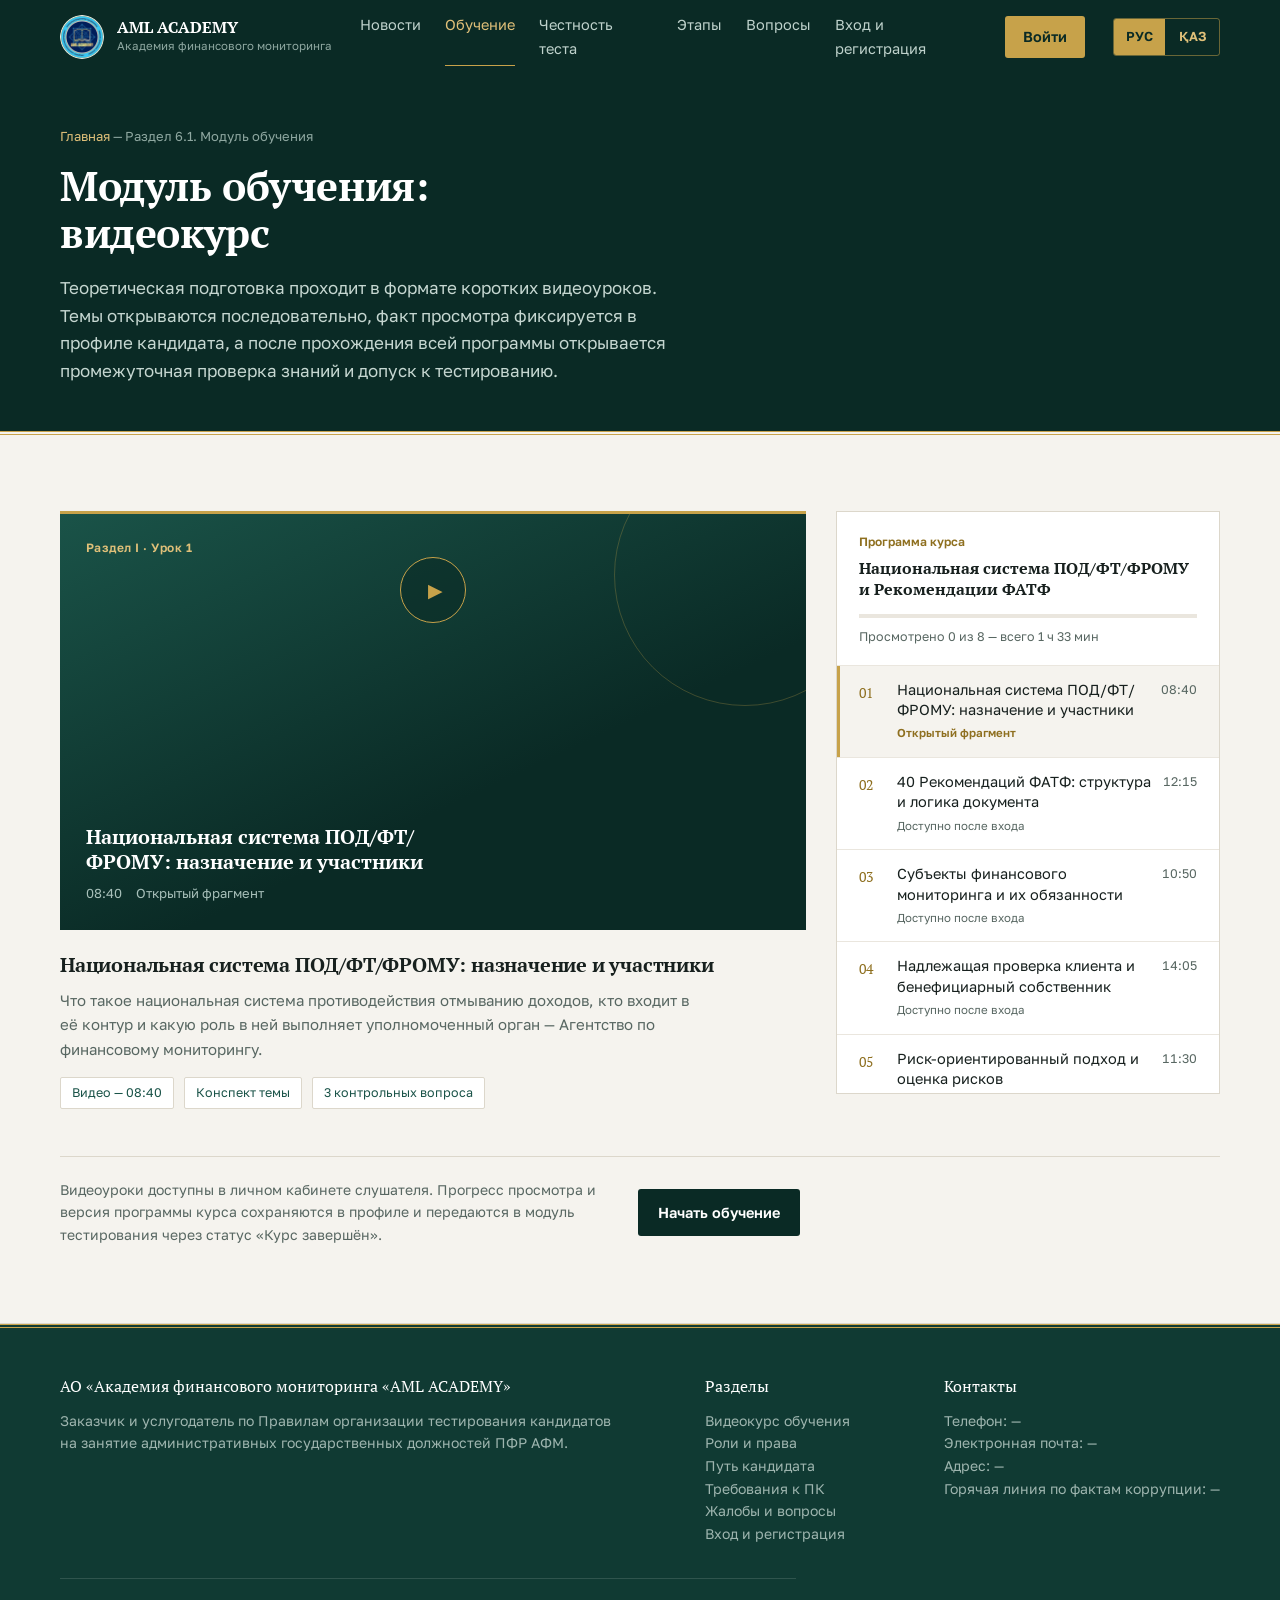
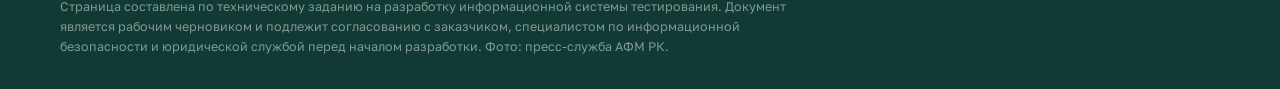
==== commit 0f8c1125: "feat: update training module and video course content for clarity and navigation" ====
--- a/moduli.html
+++ b/moduli.html
@@ -5,8 +5,8 @@
 <meta name="viewport" content="width=device-width, initial-scale=1">
 <link rel="icon" type="image/png" href="assets/favicon.png">
 <link rel="apple-touch-icon" href="assets/logo.png">
-<title>Модули системы и видеокурс обучения — ИС дистанционного тестирования ПФР АФМ</title>
-<meta name="description" content="Модуль обучения с видеоуроками и модуль тестирования: состав, точка сопряжения, программа видеокурса по ПОД/ФТ/ФРОМУ и Рекомендациям ФАТФ.">
+<title>Модуль обучения: видеокурс — ИС дистанционного тестирования ПФР АФМ</title>
+<meta name="description" content="Видеокурс модуля обучения: программа из восьми уроков по ПОД/ФТ/ФРОМУ и Рекомендациям ФАТФ, порядок просмотра и допуск к тестированию.">
 <link rel="preconnect" href="https://fonts.googleapis.com">
 <link rel="preconnect" href="https://fonts.gstatic.com" crossorigin>
 <link href="https://fonts.googleapis.com/css2?family=PT+Serif:wght@400;700&family=Golos+Text:wght@400;500;600;700&display=swap" rel="stylesheet">
@@ -24,8 +24,7 @@
     <button class="burger" id="burger" aria-label="Меню" aria-expanded="false"><span></span><span></span><span></span></button>
     <nav class="tnav" id="nav">
       <a href="index.html#novosti">Новости</a>
-      <a href="moduli.html" aria-current="page">Модули</a>
-      <a href="#obuchenie">Обучение</a>
+      <a href="moduli.html" aria-current="page">Обучение</a>
       <a href="index.html#chestnost">Честность теста</a>
       <a href="index.html#etapy">Этапы</a>
       <a href="index.html#voprosy">Вопросы</a>
@@ -43,63 +42,15 @@
 
 <section class="phead">
   <div class="wrap">
-    <p class="crumbs"><a href="index.html">Главная</a> &mdash; Модули системы</p>
-    <h1>Модули системы и видеокурс обучения</h1>
-    <p class="lede">Два укрупнённых модуля верхнего уровня, единственная точка их сопряжения и программа видеоуроков модуля обучения.</p>
+    <p class="crumbs"><a href="index.html">Главная</a> &mdash; Раздел 6.1. Модуль обучения</p>
+    <h1>Модуль обучения: видеокурс</h1>
+    <p class="lede">Теоретическая подготовка проходит в формате коротких видеоуроков. Темы открываются последовательно, факт просмотра фиксируется в профиле кандидата, а после прохождения всей программы открывается промежуточная проверка знаний и допуск к тестированию.</p>
   </div>
 </section>
 <div class="braid"></div>
 
-<section id="moduli">
-  <div class="wrap">
-    <div class="sh">
-      <div class="no">Разделы 5–6</div>
-      <div>
-        <h2>Структура системы и функциональные модули</h2>
-        <p>Система состоит из двух укрупнённых модулей верхнего уровня. Они используют единый профиль кандидата и единую точку входа (SSO), но имеют раздельные права доступа, раздельные базы контента и при необходимости раздельные команды разработки.</p>
-      </div>
-    </div>
-    <div class="body">
-      <div class="two">
-        <div class="top-mod">
-          <h3>Модуль обучения</h3>
-          <ul>
-            <li>Курс «Национальная система ПОД/ФТ/ФРОМУ и Рекомендации ФАТФ»</li>
-            <li>Личный кабинет слушателя и прогресс по темам</li>
-            <li>Промежуточные проверки знаний</li>
-            <li>Фиксация версии программы курса</li>
-          </ul>
-        </div>
-        <div class="bridge" aria-hidden="true">
-          <div class="ln"></div>
-          <span class="b">GET /api/training/status/{id}</span>
-          <small>Единственная точка сопряжения: статус «Курс завершён», дата и версия курса</small>
-        </div>
-        <div class="top-mod">
-          <h3>Модуль тестирования</h3>
-          <ul>
-            <li>Идентификация кандидата и прокторинг</li>
-            <li>Банк вопросов и движок формирования варианта</li>
-            <li>Подсчёт результатов и сертификация</li>
-            <li>Жалобы и передача материалов</li>
-          </ul>
-        </div>
-      </div>
-
-
-    </div>
-  </div>
-</section>
-
 <section id="obuchenie">
   <div class="wrap">
-    <div class="sh">
-      <div class="no">Раздел 6.1</div>
-      <div>
-        <h2>Модуль обучения: видеокурс</h2>
-        <p>Теоретическая подготовка проходит в формате коротких видеоуроков. Темы открываются последовательно, факт просмотра фиксируется в профиле кандидата, а после прохождения всей программы открывается промежуточная проверка знаний и допуск к тестированию.</p>
-      </div>
-    </div>
     <div class="body">
       <div class="vcourse">
         <div class="vplayer">
@@ -267,7 +218,7 @@
   <div class="wrap">
     <div class="cols">
       <div><b>АО «Академия финансового мониторинга «AML ACADEMY»</b>Заказчик и услугодатель по Правилам организации тестирования кандидатов<br>на занятие административных государственных должностей ПФР АФМ.</div>
-      <div><b>Разделы</b><a href="moduli.html">Модули системы</a><br><a href="#obuchenie">Видеокурс обучения</a><br><a href="index.html#roli">Роли и права</a><br><a href="index.html#etapy">Путь кандидата</a><br><a href="index.html#trebovaniya">Требования к ПК</a><br><a href="index.html#voprosy">Жалобы и вопросы</a><br><a href="#" data-auth="in">Вход и регистрация</a><br></div>
+      <div><b>Разделы</b><a href="moduli.html">Видеокурс обучения</a><br><a href="index.html#roli">Роли и права</a><br><a href="index.html#etapy">Путь кандидата</a><br><a href="index.html#trebovaniya">Требования к ПК</a><br><a href="index.html#voprosy">Жалобы и вопросы</a><br><a href="#" data-auth="in">Вход и регистрация</a><br></div>
       <div><b>Контакты</b>Телефон: —<br>Электронная почта: —<br>Адрес: —<br>Горячая линия по фактам коррупции: —</div>
     </div>
     <p class="fine">Страница составлена по техническому заданию на разработку информационной системы тестирования. Документ является рабочим черновиком и подлежит согласованию с заказчиком, специалистом по информационной безопасности и юридической службой перед началом разработки. Фото: пресс-служба АФМ РК.</p>
--- a/assets/style.css
+++ b/assets/style.css
@@ -326,3 +326,4 @@
 .modcta .hbtn:hover{background:var(--g-700)}
 @media (max-width:600px){.modcta .wrap{padding-top:40px;padding-bottom:40px}.modcta .hbtn{width:100%;text-align:center}}
 .tnav a[aria-current="page"]{color:var(--gold-2);border-bottom-color:var(--gold)}
+#obuchenie>.wrap>.body{margin-left:0;margin-top:0}
